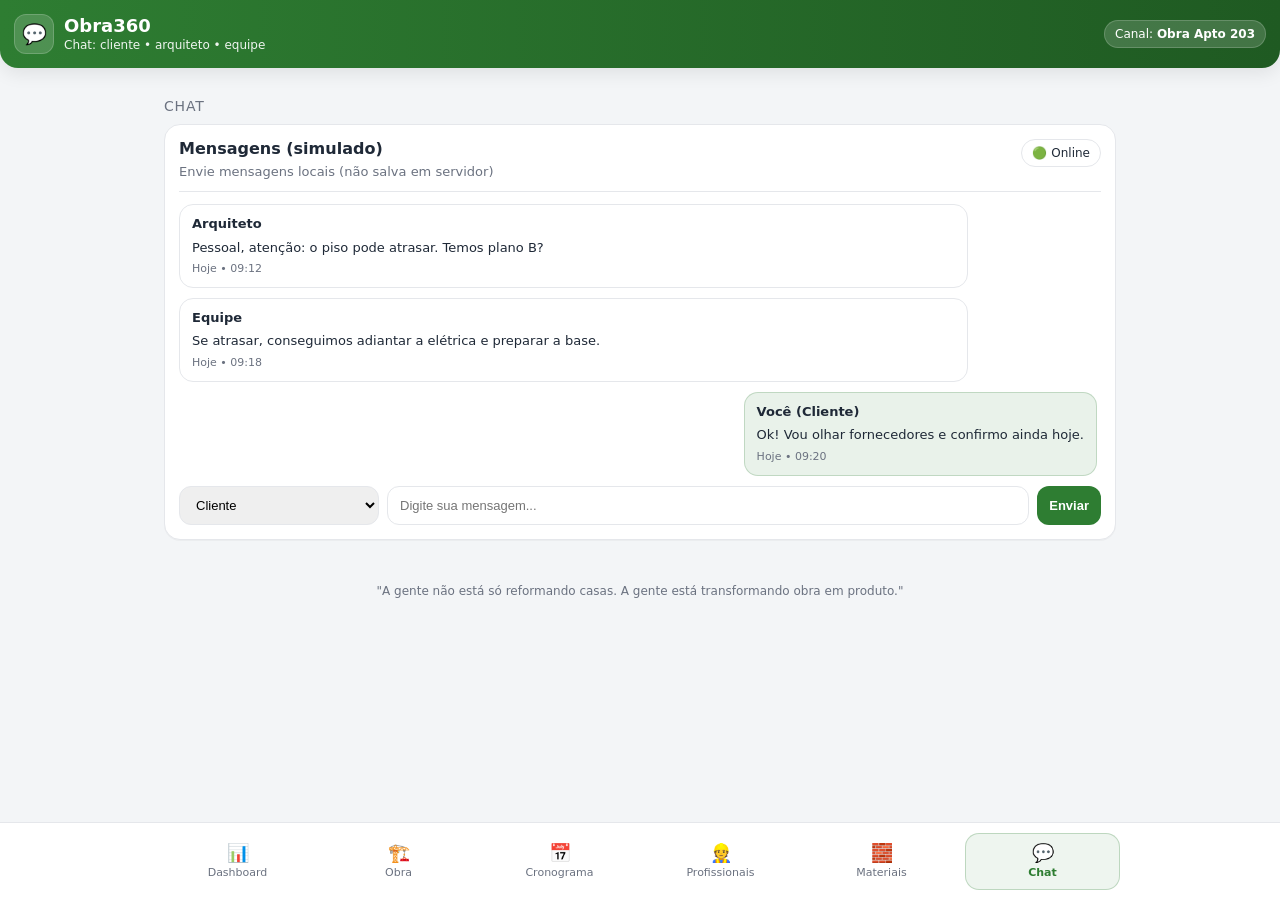
==== chat.html @ f7305c2c "first commit" ====
<!doctype html>
<html lang="pt-BR">
  <head>
    <meta charset="utf-8" />
    <meta name="viewport" content="width=device-width, initial-scale=1" />
    <title>Obra360 — Chat</title>
    <link rel="stylesheet" href="assets/style.css" />
  </head>

  <body>
    <!-- Página: chat.html (simulação de comunicação) -->
    <header class="header">
      <div class="header__row">
        <div class="brand">
          <div class="brand__logo" aria-hidden="true">💬</div>
          <div>
            <h1 class="brand__title">Obra360</h1>
            <p class="brand__subtitle">Chat: cliente • arquiteto • equipe</p>
          </div>
        </div>
        <div class="chip">Canal: <strong>Obra Apto 203</strong></div>
      </div>
    </header>

    <main class="app">
      <p class="section-title">Chat</p>

      <div class="grid">
        <section class="card col-12" aria-label="Mensagens do chat">
          <div class="card__header">
            <div>
              <h2 class="card__title">Mensagens (simulado)</h2>
              <p class="card__meta">Envie mensagens locais (não salva em servidor)</p>
            </div>
            <span class="pill">🟢 Online</span>
          </div>

          <div class="divider"></div>

          <div id="chatList" class="chat" style="max-height: 360px; overflow: auto; padding-right: 4px">
            <div class="bubble">
              <strong>Arquiteto</strong>
              <div style="margin-top: 6px">Pessoal, atenção: o piso pode atrasar. Temos plano B?</div>
              <div class="bubble__meta">Hoje • 09:12</div>
            </div>
            <div class="bubble">
              <strong>Equipe</strong>
              <div style="margin-top: 6px">Se atrasar, conseguimos adiantar a elétrica e preparar a base.</div>
              <div class="bubble__meta">Hoje • 09:18</div>
            </div>
            <div class="bubble bubble--me">
              <strong>Você (Cliente)</strong>
              <div style="margin-top: 6px">Ok! Vou olhar fornecedores e confirmo ainda hoje.</div>
              <div class="bubble__meta">Hoje • 09:20</div>
            </div>
          </div>

          <form id="chatForm" class="chat-input" aria-label="Enviar mensagem">
            <select id="chatWho" class="input" style="max-width: 200px" aria-label="Quem está enviando">
              <option value="cliente">Cliente</option>
              <option value="arquiteto">Arquiteto</option>
              <option value="equipe">Equipe</option>
            </select>
            <input
              id="chatMessage"
              class="input"
              type="text"
              placeholder="Digite sua mensagem..."
              autocomplete="off"
              aria-label="Mensagem"
            />
            <button class="btn btn--primary" type="submit">Enviar</button>
          </form>
        </section>

        <footer class="footer col-12">
          "A gente não está só reformando casas. A gente está transformando obra em produto."
        </footer>
      </div>
    </main>

    <nav class="nav" aria-label="Menu de navegação">
      <div class="nav__inner">
        <a href="index.html"><span class="icon" aria-hidden="true">📊</span><span>Dashboard</span></a>
        <a href="obra.html"><span class="icon" aria-hidden="true">🏗️</span><span>Obra</span></a>
        <a href="cronograma.html"><span class="icon" aria-hidden="true">📅</span><span>Cronograma</span></a>
        <a href="profissionais.html"><span class="icon" aria-hidden="true">👷</span><span>Profissionais</span></a>
        <a href="materiais.html"><span class="icon" aria-hidden="true">🧱</span><span>Materiais</span></a>
        <a href="chat.html"><span class="icon" aria-hidden="true">💬</span><span>Chat</span></a>
      </div>
    </nav>

    <script src="assets/app.js"></script>
  </body>
</html>
---- assets/style.css ----
/*
  Obra360 - CSS simples (sem frameworks)
  Paleta:
    Verde: #2e7d32
    Branco: #ffffff
    Cinza claro: #f3f5f7
*/

:root {
  --green: #2e7d32;
  --green-700: #1f5a22;
  --bg: #f3f5f7;
  --card: #ffffff;
  --text: #1f2937;
  --muted: #6b7280;
  --border: #e5e7eb;
  --shadow: 0 6px 18px rgba(0, 0, 0, 0.08);
  --radius: 16px;
}

* {
  box-sizing: border-box;
}

body {
  margin: 0;
  font-family: system-ui, -apple-system, Segoe UI, Roboto, Arial, sans-serif;
  color: var(--text);
  background: var(--bg);
}

/* Container "mobile friendly" (centralizado e estreito) */
.app {
  max-width: 980px;
  margin: 0 auto;
  padding: 14px 14px 90px; /* espaço para o menu inferior */
}

/* Header */
.header {
  position: sticky;
  top: 0;
  z-index: 10;
  background: linear-gradient(90deg, var(--green), var(--green-700));
  color: #fff;
  padding: 14px;
  border-bottom-left-radius: 18px;
  border-bottom-right-radius: 18px;
  box-shadow: var(--shadow);
}

.header__row {
  display: flex;
  align-items: center;
  justify-content: space-between;
  gap: 12px;
}

.brand {
  display: flex;
  align-items: center;
  gap: 10px;
}

.brand__logo {
  width: 40px;
  height: 40px;
  display: grid;
  place-items: center;
  background: rgba(255, 255, 255, 0.16);
  border: 1px solid rgba(255, 255, 255, 0.18);
  border-radius: 12px;
  font-size: 20px;
}

.brand__title {
  margin: 0;
  font-size: 18px;
  line-height: 1.1;
}

.brand__subtitle {
  margin: 3px 0 0;
  font-size: 12px;
  opacity: 0.92;
}

.chip {
  background: rgba(255, 255, 255, 0.16);
  border: 1px solid rgba(255, 255, 255, 0.18);
  color: #fff;
  padding: 6px 10px;
  border-radius: 999px;
  font-size: 12px;
  white-space: nowrap;
}

/* Navegação (menu inferior tipo app) */
.nav {
  position: fixed;
  left: 0;
  right: 0;
  bottom: 0;
  z-index: 20;
  background: rgba(255, 255, 255, 0.94);
  border-top: 1px solid var(--border);
  backdrop-filter: blur(6px);
}

.nav__inner {
  max-width: 980px;
  margin: 0 auto;
  padding: 10px 10px calc(10px + env(safe-area-inset-bottom));
  display: grid;
  grid-template-columns: repeat(6, 1fr);
  gap: 6px;
}

.nav a {
  text-decoration: none;
  color: var(--muted);
  display: grid;
  gap: 4px;
  place-items: center;
  padding: 10px 6px;
  border-radius: 14px;
  font-size: 11px;
  border: 1px solid transparent;
}

.nav a .icon {
  font-size: 18px;
  line-height: 1;
}

.nav a.is-active {
  color: var(--green);
  border-color: rgba(46, 125, 50, 0.25);
  background: rgba(46, 125, 50, 0.08);
  font-weight: 600;
}

/* Componentes */
.section-title {
  margin: 16px 0 10px;
  font-size: 14px;
  color: var(--muted);
  text-transform: uppercase;
  letter-spacing: 0.06em;
}

.grid {
  display: grid;
  grid-template-columns: repeat(12, 1fr);
  gap: 12px;
}

.col-12 { grid-column: span 12; }
.col-8 { grid-column: span 8; }
.col-6 { grid-column: span 6; }
.col-4 { grid-column: span 4; }

@media (max-width: 860px) {
  .col-8, .col-6, .col-4 { grid-column: span 12; }
  .nav__inner { grid-template-columns: repeat(3, 1fr); }
}

.card {
  background: var(--card);
  border: 1px solid var(--border);
  border-radius: var(--radius);
  padding: 14px;
  box-shadow: 0 1px 0 rgba(0,0,0,0.03);
}

.card__header {
  display: flex;
  justify-content: space-between;
  align-items: flex-start;
  gap: 10px;
}

.card__title {
  margin: 0;
  font-size: 16px;
}

.card__meta {
  margin: 6px 0 0;
  color: var(--muted);
  font-size: 13px;
}

.row {
  display: flex;
  align-items: center;
  justify-content: space-between;
  gap: 12px;
}

.muted { color: var(--muted); }

.pill {
  display: inline-flex;
  align-items: center;
  gap: 6px;
  padding: 6px 10px;
  border-radius: 999px;
  font-size: 12px;
  border: 1px solid var(--border);
  background: #fff;
}

.pill--ok {
  border-color: rgba(46, 125, 50, 0.25);
  background: rgba(46, 125, 50, 0.08);
  color: var(--green);
}

.pill--warn {
  border-color: rgba(245, 158, 11, 0.35);
  background: rgba(245, 158, 11, 0.12);
  color: #92400e;
}

.pill--danger {
  border-color: rgba(239, 68, 68, 0.25);
  background: rgba(239, 68, 68, 0.10);
  color: #b91c1c;
}

.progress {
  height: 10px;
  border-radius: 999px;
  background: #e9eef2;
  overflow: hidden;
  border: 1px solid var(--border);
}

.progress__bar {
  height: 100%;
  width: 0%;
  background: linear-gradient(90deg, var(--green), #43a047);
}

.kpi {
  display: grid;
  gap: 6px;
}

.kpi__value {
  font-size: 22px;
  font-weight: 800;
}

.kpi__label {
  color: var(--muted);
  font-size: 12px;
}

.btn {
  border: 0;
  cursor: pointer;
  border-radius: 12px;
  padding: 10px 12px;
  font-weight: 700;
  font-size: 13px;
}

.btn--primary {
  background: var(--green);
  color: #fff;
}

.btn--primary:hover {
  background: var(--green-700);
}

.btn--ghost {
  background: rgba(46, 125, 50, 0.10);
  color: var(--green);
  border: 1px solid rgba(46, 125, 50, 0.22);
}

.list {
  display: grid;
  gap: 10px;
}

.divider {
  height: 1px;
  background: var(--border);
  margin: 12px 0;
}

/* Tabela simples (custo planejado vs atual) */
.table {
  width: 100%;
  border-collapse: collapse;
  overflow: hidden;
  border-radius: 12px;
  border: 1px solid var(--border);
}

.table th,
.table td {
  padding: 10px 10px;
  text-align: left;
  font-size: 13px;
  border-bottom: 1px solid var(--border);
}

.table th {
  background: #f8fafc;
  color: var(--muted);
  font-weight: 700;
}

.table tr:last-child td { border-bottom: 0; }

/* Checklist */
.checklist {
  margin: 10px 0 0;
  padding: 0;
  list-style: none;
  display: grid;
  gap: 8px;
}

.checklist li {
  display: flex;
  gap: 10px;
  align-items: flex-start;
  padding: 10px;
  border: 1px solid var(--border);
  border-radius: 12px;
  background: #fff;
}

.checklist input {
  margin-top: 2px;
}

.checklist label {
  font-size: 13px;
  line-height: 1.35;
}

/* Chat */
.chat {
  display: grid;
  gap: 10px;
}

.bubble {
  max-width: 86%;
  padding: 10px 12px;
  border-radius: 14px;
  border: 1px solid var(--border);
  background: #fff;
  font-size: 13px;
  line-height: 1.35;
}

.bubble__meta {
  margin-top: 6px;
  font-size: 11px;
  color: var(--muted);
}

.bubble--me {
  margin-left: auto;
  background: rgba(46, 125, 50, 0.10);
  border-color: rgba(46, 125, 50, 0.22);
}

.chat-input {
  display: flex;
  gap: 8px;
  margin-top: 10px;
}

.input {
  flex: 1;
  border: 1px solid var(--border);
  border-radius: 12px;
  padding: 10px 12px;
  font-size: 13px;
  outline: none;
}

.input:focus {
  border-color: rgba(46, 125, 50, 0.35);
  box-shadow: 0 0 0 3px rgba(46, 125, 50, 0.10);
}

/* Rodapé com a frase obrigatória */
.footer {
  margin-top: 18px;
  color: var(--muted);
  font-size: 12px;
  text-align: center;
  padding: 14px 10px;
}
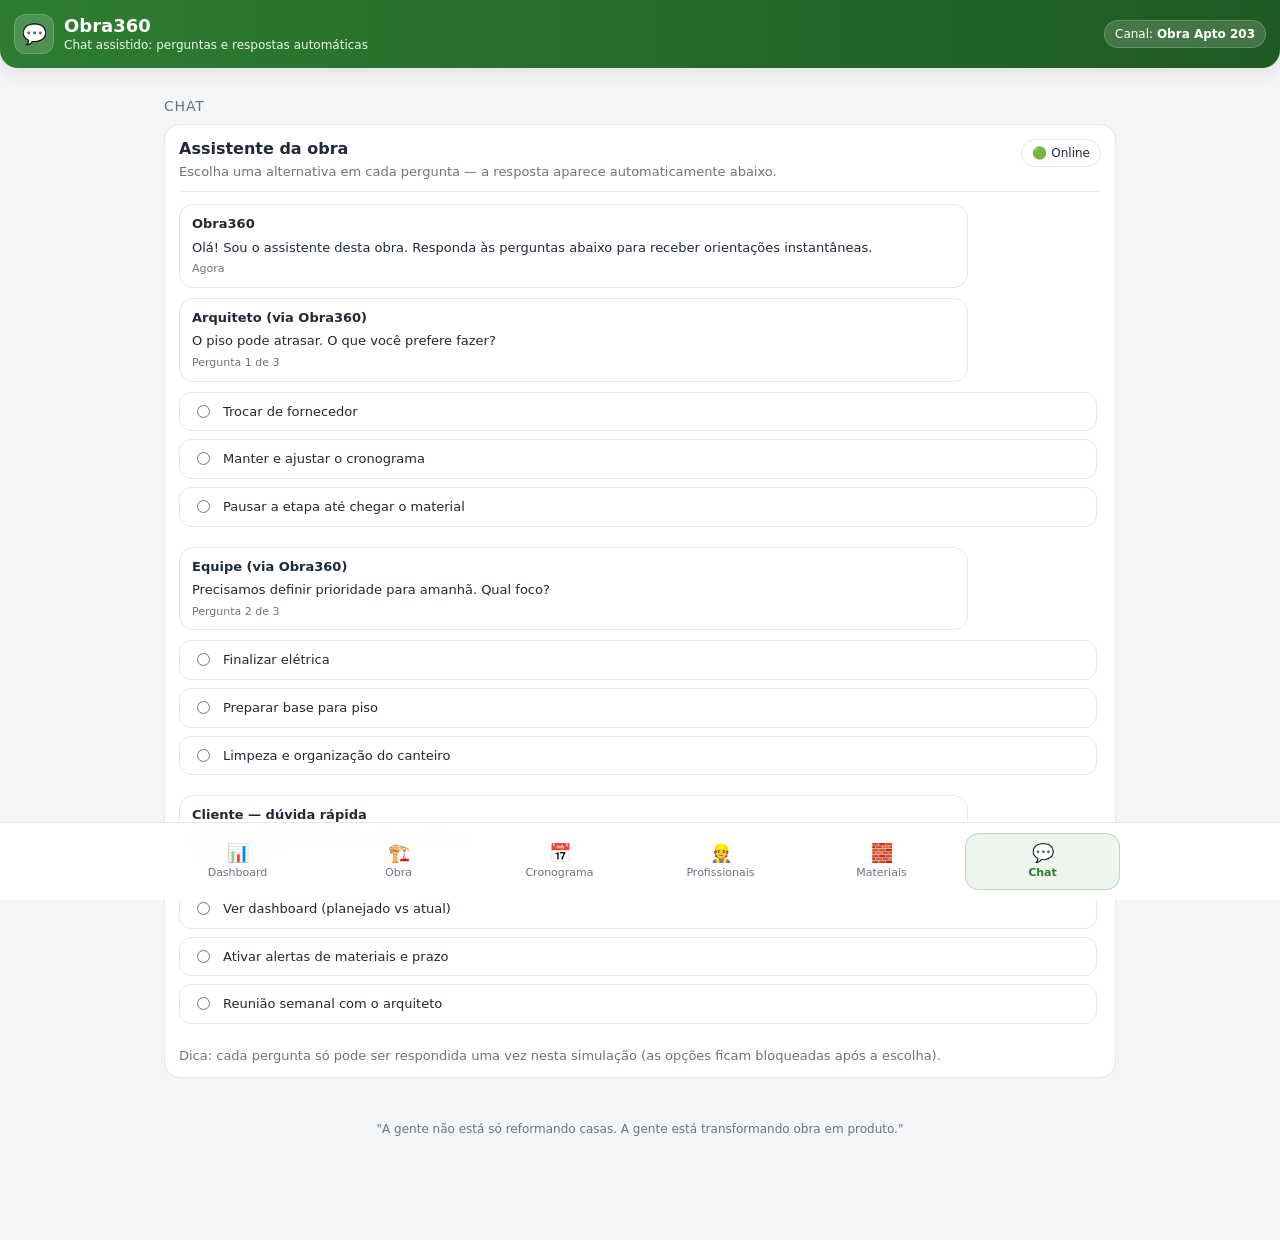
==== commit 95a2c977: "Implement chat feature with multiple-choice questions and automatic responses. Update chat interface" ====
--- a/chat.html
+++ b/chat.html
@@ -8,14 +8,17 @@
   </head>
 
   <body>
-    <!-- Página: chat.html (simulação de comunicação) -->
+    <!--
+      Chat com perguntas de múltipla escolha:
+      ao marcar uma alternativa (radio), o sistema exibe a resposta automática.
+    -->
     <header class="header">
       <div class="header__row">
         <div class="brand">
           <div class="brand__logo" aria-hidden="true">💬</div>
           <div>
             <h1 class="brand__title">Obra360</h1>
-            <p class="brand__subtitle">Chat: cliente • arquiteto • equipe</p>
+            <p class="brand__subtitle">Chat assistido: perguntas e respostas automáticas</p>
           </div>
         </div>
         <div class="chip">Canal: <strong>Obra Apto 203</strong></div>
@@ -26,51 +29,113 @@
       <p class="section-title">Chat</p>
 
       <div class="grid">
-        <section class="card col-12" aria-label="Mensagens do chat">
+        <section class="card col-12" aria-label="Chat com alternativas">
           <div class="card__header">
             <div>
-              <h2 class="card__title">Mensagens (simulado)</h2>
-              <p class="card__meta">Envie mensagens locais (não salva em servidor)</p>
+              <h2 class="card__title">Assistente da obra</h2>
+              <p class="card__meta">
+                Escolha uma alternativa em cada pergunta — a resposta aparece automaticamente abaixo.
+              </p>
             </div>
             <span class="pill">🟢 Online</span>
           </div>
 
           <div class="divider"></div>
 
-          <div id="chatList" class="chat" style="max-height: 360px; overflow: auto; padding-right: 4px">
+          <div id="chatList" class="chat" style="max-height: none; overflow: visible; padding-right: 4px">
             <div class="bubble">
-              <strong>Arquiteto</strong>
-              <div style="margin-top: 6px">Pessoal, atenção: o piso pode atrasar. Temos plano B?</div>
-              <div class="bubble__meta">Hoje • 09:12</div>
+              <strong>Obra360</strong>
+              <div style="margin-top: 6px">
+                Olá! Sou o assistente desta obra. Responda às perguntas abaixo para receber orientações
+                instantâneas.
+              </div>
+              <div class="bubble__meta">Agora</div>
             </div>
-            <div class="bubble">
-              <strong>Equipe</strong>
-              <div style="margin-top: 6px">Se atrasar, conseguimos adiantar a elétrica e preparar a base.</div>
-              <div class="bubble__meta">Hoje • 09:18</div>
+
+            <!-- Pergunta 1: alternativas + resposta via JS -->
+            <div class="qna" data-qna>
+              <div class="bubble">
+                <strong>Arquiteto (via Obra360)</strong>
+                <div style="margin-top: 6px">O piso pode atrasar. O que você prefere fazer?</div>
+                <div class="bubble__meta">Pergunta 1 de 3</div>
+              </div>
+              <fieldset class="qna__fieldset" aria-label="Pergunta 1: piso">
+                <div class="qna__options">
+                  <label class="qna__option">
+                    <input type="radio" name="pergunta_piso" value="fornecedor" />
+                    <span>Trocar de fornecedor</span>
+                  </label>
+                  <label class="qna__option">
+                    <input type="radio" name="pergunta_piso" value="manter" />
+                    <span>Manter e ajustar o cronograma</span>
+                  </label>
+                  <label class="qna__option">
+                    <input type="radio" name="pergunta_piso" value="pausar" />
+                    <span>Pausar a etapa até chegar o material</span>
+                  </label>
+                </div>
+              </fieldset>
+              <!-- Respostas automáticas (preenchidas pelo JavaScript ao marcar uma opção) -->
+              <div class="qna__replies" hidden></div>
             </div>
-            <div class="bubble bubble--me">
-              <strong>Você (Cliente)</strong>
-              <div style="margin-top: 6px">Ok! Vou olhar fornecedores e confirmo ainda hoje.</div>
-              <div class="bubble__meta">Hoje • 09:20</div>
+
+            <!-- Pergunta 2 -->
+            <div class="qna" data-qna>
+              <div class="bubble">
+                <strong>Equipe (via Obra360)</strong>
+                <div style="margin-top: 6px">Precisamos definir prioridade para amanhã. Qual foco?</div>
+                <div class="bubble__meta">Pergunta 2 de 3</div>
+              </div>
+              <fieldset class="qna__fieldset" aria-label="Pergunta 2: prioridade">
+                <div class="qna__options">
+                  <label class="qna__option">
+                    <input type="radio" name="pergunta_prioridade" value="eletrica" />
+                    <span>Finalizar elétrica</span>
+                  </label>
+                  <label class="qna__option">
+                    <input type="radio" name="pergunta_prioridade" value="base" />
+                    <span>Preparar base para piso</span>
+                  </label>
+                  <label class="qna__option">
+                    <input type="radio" name="pergunta_prioridade" value="limpeza" />
+                    <span>Limpeza e organização do canteiro</span>
+                  </label>
+                </div>
+              </fieldset>
+              <div class="qna__replies" hidden></div>
+            </div>
+
+            <!-- Pergunta 3 -->
+            <div class="qna" data-qna>
+              <div class="bubble">
+                <strong>Cliente — dúvida rápida</strong>
+                <div style="margin-top: 6px">Como acompanhar o custo sem surpresas?</div>
+                <div class="bubble__meta">Pergunta 3 de 3</div>
+              </div>
+              <fieldset class="qna__fieldset" aria-label="Pergunta 3: custo">
+                <div class="qna__options">
+                  <label class="qna__option">
+                    <input type="radio" name="pergunta_custo" value="dashboard" />
+                    <span>Ver dashboard (planejado vs atual)</span>
+                  </label>
+                  <label class="qna__option">
+                    <input type="radio" name="pergunta_custo" value="alertas" />
+                    <span>Ativar alertas de materiais e prazo</span>
+                  </label>
+                  <label class="qna__option">
+                    <input type="radio" name="pergunta_custo" value="reuniao" />
+                    <span>Reunião semanal com o arquiteto</span>
+                  </label>
+                </div>
+              </fieldset>
+              <div class="qna__replies" hidden></div>
             </div>
           </div>
 
-          <form id="chatForm" class="chat-input" aria-label="Enviar mensagem">
-            <select id="chatWho" class="input" style="max-width: 200px" aria-label="Quem está enviando">
-              <option value="cliente">Cliente</option>
-              <option value="arquiteto">Arquiteto</option>
-              <option value="equipe">Equipe</option>
-            </select>
-            <input
-              id="chatMessage"
-              class="input"
-              type="text"
-              placeholder="Digite sua mensagem..."
-              autocomplete="off"
-              aria-label="Mensagem"
-            />
-            <button class="btn btn--primary" type="submit">Enviar</button>
-          </form>
+          <p class="card__meta" style="margin-top: 14px; margin-bottom: 0">
+            Dica: cada pergunta só pode ser respondida uma vez nesta simulação (as opções ficam bloqueadas após a
+            escolha).
+          </p>
         </section>
 
         <footer class="footer col-12">
@@ -93,4 +158,3 @@
     <script src="assets/app.js"></script>
   </body>
 </html>
-
--- a/assets/style.css
+++ b/assets/style.css
@@ -394,6 +394,57 @@
   box-shadow: 0 0 0 3px rgba(46, 125, 50, 0.10);
 }
 
+/* Chat: perguntas com alternativas (radio) */
+.qna {
+  display: grid;
+  gap: 10px;
+}
+
+.qna__fieldset {
+  margin: 0;
+  padding: 0;
+  border: 0;
+}
+
+.qna__options {
+  display: grid;
+  gap: 8px;
+}
+
+.qna__option {
+  display: flex;
+  align-items: flex-start;
+  gap: 10px;
+  padding: 10px 12px;
+  border: 1px solid var(--border);
+  border-radius: 12px;
+  background: #fff;
+  cursor: pointer;
+  font-size: 13px;
+  line-height: 1.35;
+}
+
+.qna__option:hover {
+  border-color: rgba(46, 125, 50, 0.35);
+  background: rgba(46, 125, 50, 0.04);
+}
+
+.qna__option input {
+  margin-top: 2px;
+  accent-color: var(--green);
+}
+
+.qna__option--disabled,
+.qna__fieldset[disabled] .qna__option {
+  opacity: 0.65;
+  cursor: not-allowed;
+}
+
+.qna__replies {
+  display: grid;
+  gap: 10px;
+}
+
 /* Rodapé com a frase obrigatória */
 .footer {
   margin-top: 18px;
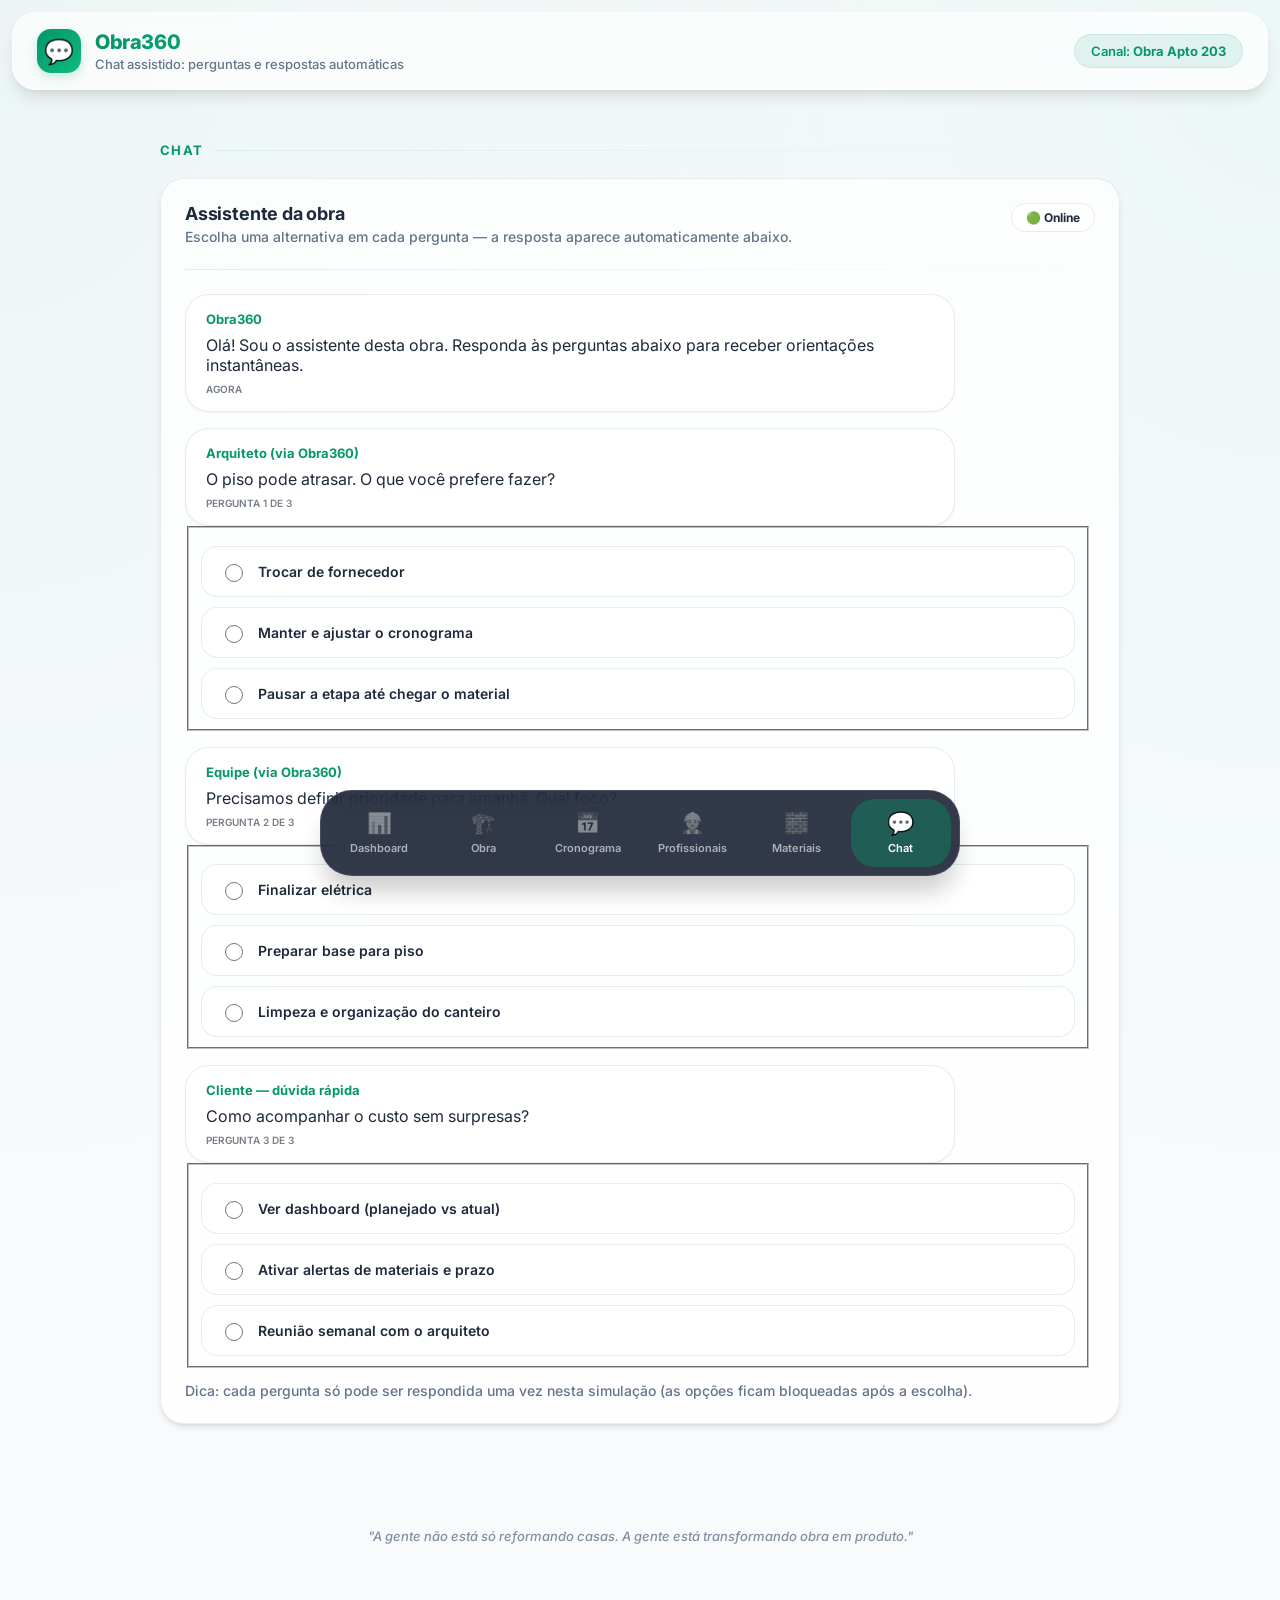
==== commit ece3267d: "mudannças de visual" ====
--- a/chat.html
+++ b/chat.html
@@ -4,6 +4,9 @@
     <meta charset="utf-8" />
     <meta name="viewport" content="width=device-width, initial-scale=1" />
     <title>Obra360 — Chat</title>
+    <link rel="preconnect" href="https://fonts.googleapis.com">
+    <link rel="preconnect" href="https://fonts.gstatic.com" crossorigin>
+    <link href="https://fonts.googleapis.com/css2?family=Inter:wght@400;500;600;700;800&display=swap" rel="stylesheet">
     <link rel="stylesheet" href="assets/style.css" />
   </head>
 
--- a/assets/style.css
+++ b/assets/style.css
@@ -1,158 +1,200 @@
-/*
-  Obra360 - CSS simples (sem frameworks)
-  Paleta:
-    Verde: #2e7d32
-    Branco: #ffffff
-    Cinza claro: #f3f5f7
-*/
+@import url('https://fonts.googleapis.com/css2?family=Inter:wght@400;500;600;700;800&display=swap');
 
 :root {
-  --green: #2e7d32;
-  --green-700: #1f5a22;
-  --bg: #f3f5f7;
-  --card: #ffffff;
-  --text: #1f2937;
-  --muted: #6b7280;
-  --border: #e5e7eb;
-  --shadow: 0 6px 18px rgba(0, 0, 0, 0.08);
-  --radius: 16px;
+  --primary: #059669;
+  --primary-hover: #047857;
+  --primary-light: rgba(5, 150, 105, 0.1);
+  --bg: #f8fafc;
+  --card-bg: rgba(255, 255, 255, 0.8);
+  --text-main: #1e293b;
+  --text-muted: #64748b;
+  --border: rgba(226, 232, 240, 0.8);
+  --shadow-sm: 0 1px 2px 0 rgba(0, 0, 0, 0.05);
+  --shadow-md: 0 4px 6px -1px rgba(0, 0, 0, 0.1), 0 2px 4px -1px rgba(0, 0, 0, 0.06);
+  --shadow-lg: 0 10px 15px -3px rgba(0, 0, 0, 0.1), 0 4px 6px -2px rgba(0, 0, 0, 0.05);
+  --radius-lg: 24px;
+  --radius-md: 16px;
+  --radius-pill: 9999px;
+  --glass-bg: rgba(255, 255, 255, 0.7);
+  --glass-border: rgba(255, 255, 255, 0.4);
 }
 
 * {
   box-sizing: border-box;
+  transition: all 0.2s cubic-bezier(0.4, 0, 0.2, 1);
 }
 
 body {
   margin: 0;
-  font-family: system-ui, -apple-system, Segoe UI, Roboto, Arial, sans-serif;
-  color: var(--text);
+  font-family: 'Inter', system-ui, -apple-system, sans-serif;
+  color: var(--text-main);
   background: var(--bg);
-}
-
-/* Container "mobile friendly" (centralizado e estreito) */
+  background-image: 
+    radial-gradient(at 0% 0%, rgba(5, 150, 105, 0.05) 0px, transparent 50%),
+    radial-gradient(at 100% 0%, rgba(16, 185, 129, 0.05) 0px, transparent 50%);
+  min-height: 100vh;
+  -webkit-font-smoothing: antialiased;
+}
+
+/* Container */
 .app {
-  max-width: 980px;
+  max-width: 1000px;
   margin: 0 auto;
-  padding: 14px 14px 90px; /* espaço para o menu inferior */
+  padding: 24px 20px 140px;
 }
 
 /* Header */
 .header {
   position: sticky;
-  top: 0;
-  z-index: 10;
-  background: linear-gradient(90deg, var(--green), var(--green-700));
-  color: #fff;
-  padding: 14px;
-  border-bottom-left-radius: 18px;
-  border-bottom-right-radius: 18px;
-  box-shadow: var(--shadow);
+  top: 12px;
+  z-index: 100;
+  margin: 0 12px;
+  background: var(--glass-bg);
+  backdrop-filter: blur(12px);
+  -webkit-backdrop-filter: blur(12px);
+  border: 1px solid var(--glass-border);
+  color: var(--text-main);
+  padding: 16px 24px;
+  border-radius: 24px;
+  box-shadow: var(--shadow-lg);
 }
 
 .header__row {
   display: flex;
   align-items: center;
   justify-content: space-between;
-  gap: 12px;
+  gap: 16px;
 }
 
 .brand {
   display: flex;
   align-items: center;
-  gap: 10px;
+  gap: 14px;
 }
 
 .brand__logo {
-  width: 40px;
-  height: 40px;
+  width: 44px;
+  height: 44px;
   display: grid;
   place-items: center;
-  background: rgba(255, 255, 255, 0.16);
-  border: 1px solid rgba(255, 255, 255, 0.18);
-  border-radius: 12px;
-  font-size: 20px;
+  background: linear-gradient(135deg, var(--primary), #10b981);
+  border-radius: 14px;
+  font-size: 24px;
+  box-shadow: 0 4px 12px rgba(5, 150, 105, 0.2);
 }
 
 .brand__title {
   margin: 0;
-  font-size: 18px;
-  line-height: 1.1;
+  font-size: 20px;
+  font-weight: 800;
+  letter-spacing: -0.02em;
+  background: linear-gradient(90deg, var(--primary), #10b981);
+  -webkit-background-clip: text;
+  -webkit-text-fill-color: transparent;
 }
 
 .brand__subtitle {
-  margin: 3px 0 0;
-  font-size: 12px;
-  opacity: 0.92;
+  margin: 2px 0 0;
+  font-size: 13px;
+  color: var(--text-muted);
+  font-weight: 500;
 }
 
 .chip {
-  background: rgba(255, 255, 255, 0.16);
-  border: 1px solid rgba(255, 255, 255, 0.18);
-  color: #fff;
-  padding: 6px 10px;
-  border-radius: 999px;
-  font-size: 12px;
+  background: var(--primary-light);
+  border: 1px solid rgba(5, 150, 105, 0.1);
+  color: var(--primary);
+  padding: 8px 16px;
+  border-radius: var(--radius-pill);
+  font-size: 13px;
+  font-weight: 600;
   white-space: nowrap;
 }
 
-/* Navegação (menu inferior tipo app) */
+/* Navigation */
 .nav {
   position: fixed;
-  left: 0;
-  right: 0;
-  bottom: 0;
-  z-index: 20;
-  background: rgba(255, 255, 255, 0.94);
-  border-top: 1px solid var(--border);
-  backdrop-filter: blur(6px);
+  left: 50%;
+  transform: translateX(-50%);
+  bottom: 24px;
+  z-index: 100;
+  width: calc(100% - 40px);
+  max-width: 640px;
+  background: rgba(15, 23, 42, 0.85);
+  backdrop-filter: blur(16px);
+  -webkit-backdrop-filter: blur(16px);
+  border: 1px solid rgba(255, 255, 255, 0.1);
+  border-radius: 32px;
+  box-shadow: 0 20px 25px -5px rgba(0, 0, 0, 0.2);
+  padding: 8px;
 }
 
 .nav__inner {
-  max-width: 980px;
-  margin: 0 auto;
-  padding: 10px 10px calc(10px + env(safe-area-inset-bottom));
-  display: grid;
-  grid-template-columns: repeat(6, 1fr);
-  gap: 6px;
+  display: flex;
+  justify-content: space-around;
+  gap: 4px;
 }
 
 .nav a {
   text-decoration: none;
-  color: var(--muted);
-  display: grid;
-  gap: 4px;
-  place-items: center;
-  padding: 10px 6px;
-  border-radius: 14px;
+  color: rgba(255, 255, 255, 0.6);
+  display: flex;
+  flex-direction: column;
+  align-items: center;
+  gap: 6px;
+  padding: 12px 16px;
+  border-radius: 24px;
   font-size: 11px;
-  border: 1px solid transparent;
+  font-weight: 600;
+  flex: 1;
 }
 
 .nav a .icon {
-  font-size: 18px;
-  line-height: 1;
+  font-size: 20px;
+  filter: grayscale(1);
+  opacity: 0.7;
+}
+
+.nav a:hover {
+  background: rgba(255, 255, 255, 0.05);
+  color: #fff;
 }
 
 .nav a.is-active {
-  color: var(--green);
-  border-color: rgba(46, 125, 50, 0.25);
-  background: rgba(46, 125, 50, 0.08);
-  font-weight: 600;
-}
-
-/* Componentes */
+  color: #fff;
+  background: rgba(5, 150, 105, 0.4);
+}
+
+.nav a.is-active .icon {
+  filter: grayscale(0);
+  opacity: 1;
+  transform: scale(1.1);
+}
+
+/* Sections */
 .section-title {
-  margin: 16px 0 10px;
-  font-size: 14px;
-  color: var(--muted);
+  margin: 40px 0 20px;
+  font-size: 13px;
+  font-weight: 700;
+  color: var(--primary);
   text-transform: uppercase;
-  letter-spacing: 0.06em;
+  letter-spacing: 0.1em;
+  display: flex;
+  align-items: center;
+  gap: 12px;
+}
+
+.section-title::after {
+  content: "";
+  height: 1px;
+  background: linear-gradient(90deg, var(--primary-light), transparent);
+  flex: 1;
 }
 
 .grid {
   display: grid;
   grid-template-columns: repeat(12, 1fr);
-  gap: 12px;
+  gap: 20px;
 }
 
 .col-12 { grid-column: span 12; }
@@ -162,295 +204,353 @@
 
 @media (max-width: 860px) {
   .col-8, .col-6, .col-4 { grid-column: span 12; }
-  .nav__inner { grid-template-columns: repeat(3, 1fr); }
-}
-
+  .app { padding-bottom: 160px; }
+  .nav { width: calc(100% - 24px); }
+  .nav a span:not(.icon) { display: none; }
+  .nav a { padding: 18px 0; }
+}
+
+/* Cards */
 .card {
-  background: var(--card);
+  background: var(--card-bg);
+  backdrop-filter: blur(8px);
+  -webkit-backdrop-filter: blur(8px);
   border: 1px solid var(--border);
-  border-radius: var(--radius);
-  padding: 14px;
-  box-shadow: 0 1px 0 rgba(0,0,0,0.03);
+  border-radius: var(--radius-lg);
+  padding: 24px;
+  box-shadow: var(--shadow-md);
+  position: relative;
+  overflow: hidden;
+}
+
+.card:hover {
+  transform: translateY(-4px);
+  box-shadow: var(--shadow-lg);
+  border-color: rgba(5, 150, 105, 0.3);
 }
 
 .card__header {
   display: flex;
   justify-content: space-between;
   align-items: flex-start;
-  gap: 10px;
+  gap: 16px;
+  margin-bottom: 24px;
 }
 
 .card__title {
   margin: 0;
-  font-size: 16px;
+  font-size: 18px;
+  font-weight: 700;
+  color: var(--text-main);
+  letter-spacing: -0.01em;
 }
 
 .card__meta {
-  margin: 6px 0 0;
-  color: var(--muted);
-  font-size: 13px;
+  margin: 4px 0 0;
+  color: var(--text-muted);
+  font-size: 14px;
+  font-weight: 500;
 }
 
 .row {
   display: flex;
   align-items: center;
   justify-content: space-between;
-  gap: 12px;
-}
-
-.muted { color: var(--muted); }
-
-.pill {
-  display: inline-flex;
-  align-items: center;
-  gap: 6px;
-  padding: 6px 10px;
-  border-radius: 999px;
-  font-size: 12px;
-  border: 1px solid var(--border);
-  background: #fff;
-}
-
-.pill--ok {
-  border-color: rgba(46, 125, 50, 0.25);
-  background: rgba(46, 125, 50, 0.08);
-  color: var(--green);
-}
-
-.pill--warn {
-  border-color: rgba(245, 158, 11, 0.35);
-  background: rgba(245, 158, 11, 0.12);
-  color: #92400e;
-}
-
-.pill--danger {
-  border-color: rgba(239, 68, 68, 0.25);
-  background: rgba(239, 68, 68, 0.10);
-  color: #b91c1c;
-}
-
+  gap: 16px;
+}
+
+.divider {
+  height: 1px;
+  background: linear-gradient(90deg, var(--border), transparent);
+  margin: 24px 0;
+}
+
+/* Progress */
 .progress {
-  height: 10px;
-  border-radius: 999px;
-  background: #e9eef2;
+  height: 12px;
+  border-radius: var(--radius-pill);
+  background: #f1f5f9;
   overflow: hidden;
-  border: 1px solid var(--border);
+  border: 1px solid rgba(0, 0, 0, 0.05);
 }
 
 .progress__bar {
   height: 100%;
   width: 0%;
-  background: linear-gradient(90deg, var(--green), #43a047);
-}
-
-.kpi {
-  display: grid;
-  gap: 6px;
-}
-
+  background: linear-gradient(90deg, var(--primary), #10b981);
+  box-shadow: 0 0 12px rgba(5, 150, 105, 0.3);
+  position: relative;
+}
+
+.progress__bar::after {
+  content: "";
+  position: absolute;
+  top: 0; left: 0; right: 0; bottom: 0;
+  background: linear-gradient(
+    90deg,
+    transparent,
+    rgba(255, 255, 255, 0.3),
+    transparent
+  );
+  animation: shine 2.5s infinite;
+}
+
+@keyframes shine {
+  0% { transform: translateX(-100%); }
+  100% { transform: translateX(100%); }
+}
+
+/* Pills */
+.pill {
+  display: inline-flex;
+  align-items: center;
+  gap: 8px;
+  padding: 6px 14px;
+  border-radius: var(--radius-pill);
+  font-size: 12px;
+  font-weight: 700;
+  border: 1px solid var(--border);
+  background: #fff;
+}
+
+.pill--ok {
+  background: #ecfdf5;
+  border-color: #a7f3d0;
+  color: #047857;
+}
+
+.pill--warn {
+  background: #fffbeb;
+  border-color: #fde68a;
+  color: #b45309;
+}
+
+.pill--danger {
+  background: #fef2f2;
+  border-color: #fecaca;
+  color: #b91c1c;
+}
+
+/* KPI */
+.kpi { display: grid; gap: 4px; }
 .kpi__value {
-  font-size: 22px;
+  font-size: 28px;
   font-weight: 800;
-}
-
+  color: var(--primary);
+  letter-spacing: -0.03em;
+}
 .kpi__label {
-  color: var(--muted);
-  font-size: 12px;
-}
-
+  color: var(--text-muted);
+  font-size: 11px;
+  font-weight: 600;
+  text-transform: uppercase;
+  letter-spacing: 0.05em;
+}
+
+/* Buttons */
 .btn {
   border: 0;
   cursor: pointer;
-  border-radius: 12px;
-  padding: 10px 12px;
+  border-radius: var(--radius-md);
+  padding: 12px 24px;
   font-weight: 700;
-  font-size: 13px;
+  font-size: 14px;
+  display: inline-flex;
+  align-items: center;
+  justify-content: center;
+  gap: 10px;
+  box-shadow: var(--shadow-sm);
+  transition: all 0.2s cubic-bezier(0.4, 0, 0.2, 1);
 }
 
 .btn--primary {
-  background: var(--green);
+  background: linear-gradient(135deg, var(--primary), #10b981);
   color: #fff;
+  box-shadow: 0 4px 12px rgba(5, 150, 105, 0.25);
 }
 
 .btn--primary:hover {
-  background: var(--green-700);
+  transform: translateY(-2px);
+  box-shadow: 0 6px 16px rgba(5, 150, 105, 0.35);
 }
 
 .btn--ghost {
-  background: rgba(46, 125, 50, 0.10);
-  color: var(--green);
-  border: 1px solid rgba(46, 125, 50, 0.22);
-}
-
-.list {
-  display: grid;
-  gap: 10px;
-}
-
-.divider {
-  height: 1px;
-  background: var(--border);
-  margin: 12px 0;
-}
-
-/* Tabela simples (custo planejado vs atual) */
+  background: var(--primary-light);
+  color: var(--primary);
+  border: 1px solid rgba(5, 150, 105, 0.1);
+}
+
+.btn--ghost:hover {
+  background: rgba(5, 150, 105, 0.15);
+  transform: translateY(-1px);
+}
+
+/* Tables */
 .table {
   width: 100%;
-  border-collapse: collapse;
+  border-collapse: separate;
+  border-spacing: 0;
+  border-radius: var(--radius-md);
   overflow: hidden;
-  border-radius: 12px;
   border: 1px solid var(--border);
-}
-
-.table th,
-.table td {
-  padding: 10px 10px;
-  text-align: left;
-  font-size: 13px;
-  border-bottom: 1px solid var(--border);
 }
 
 .table th {
   background: #f8fafc;
-  color: var(--muted);
+  color: var(--text-muted);
   font-weight: 700;
+  text-transform: uppercase;
+  font-size: 11px;
+  letter-spacing: 0.05em;
+  padding: 14px 16px;
+  text-align: left;
+  border-bottom: 1px solid var(--border);
+}
+
+.table td {
+  padding: 16px;
+  font-size: 14px;
+  font-weight: 500;
+  background: #fff;
+  border-bottom: 1px solid var(--border);
 }
 
 .table tr:last-child td { border-bottom: 0; }
+.table tr:hover td { background: var(--primary-light); }
 
 /* Checklist */
 .checklist {
-  margin: 10px 0 0;
+  margin: 16px 0 0;
   padding: 0;
   list-style: none;
   display: grid;
-  gap: 8px;
+  gap: 12px;
 }
 
 .checklist li {
   display: flex;
-  gap: 10px;
-  align-items: flex-start;
-  padding: 10px;
+  gap: 12px;
+  align-items: center;
+  padding: 14px 18px;
+  background: #fff;
   border: 1px solid var(--border);
-  border-radius: 12px;
-  background: #fff;
+  border-radius: var(--radius-md);
+  cursor: pointer;
+}
+
+.checklist li:hover {
+  border-color: var(--primary);
+  background: var(--primary-light);
+  transform: translateX(4px);
 }
 
 .checklist input {
-  margin-top: 2px;
-}
-
-.checklist label {
-  font-size: 13px;
-  line-height: 1.35;
+  width: 18px;
+  height: 18px;
+  accent-color: var(--primary);
 }
 
 /* Chat */
 .chat {
+  display: flex;
+  flex-direction: column;
+  gap: 16px;
+}
+
+.bubble {
+  max-width: 85%;
+  padding: 16px 20px;
+  border-radius: 24px;
+  background: #fff;
+  border: 1px solid var(--border);
+  box-shadow: var(--shadow-sm);
+  position: relative;
+}
+
+.bubble strong {
+  display: block;
+  font-size: 13px;
+  color: var(--primary);
+  margin-bottom: 8px;
+  font-weight: 700;
+}
+
+.bubble--me {
+  align-self: flex-end;
+  background: linear-gradient(135deg, var(--primary), #10b981);
+  color: #fff;
+  border: 0;
+  box-shadow: 0 4px 12px rgba(5, 150, 105, 0.2);
+  border-bottom-right-radius: 4px;
+}
+
+.bubble--me strong { color: rgba(255, 255, 255, 0.9); }
+
+.bubble__meta {
+  margin-top: 8px;
+  font-size: 10px;
+  opacity: 0.6;
+  font-weight: 600;
+  text-transform: uppercase;
+}
+
+/* Q&A Options */
+.qna__options {
   display: grid;
   gap: 10px;
-}
-
-.bubble {
-  max-width: 86%;
-  padding: 10px 12px;
-  border-radius: 14px;
+  margin-top: 12px;
+}
+
+.qna__option {
+  display: flex;
+  align-items: center;
+  gap: 12px;
+  padding: 14px 18px;
+  background: #fff;
   border: 1px solid var(--border);
-  background: #fff;
+  border-radius: var(--radius-md);
+  cursor: pointer;
+  font-size: 14px;
+  font-weight: 600;
+}
+
+.qna__option:hover {
+  border-color: var(--primary);
+  background: var(--primary-light);
+  transform: translateX(4px);
+}
+
+.qna__option input {
+  accent-color: var(--primary);
+  width: 18px;
+  height: 18px;
+}
+
+/* Footer */
+.footer {
+  margin-top: 60px;
+  color: var(--text-muted);
   font-size: 13px;
-  line-height: 1.35;
-}
-
-.bubble__meta {
-  margin-top: 6px;
-  font-size: 11px;
-  color: var(--muted);
-}
-
-.bubble--me {
-  margin-left: auto;
-  background: rgba(46, 125, 50, 0.10);
-  border-color: rgba(46, 125, 50, 0.22);
-}
-
-.chat-input {
-  display: flex;
-  gap: 8px;
-  margin-top: 10px;
-}
-
-.input {
-  flex: 1;
-  border: 1px solid var(--border);
-  border-radius: 12px;
-  padding: 10px 12px;
-  font-size: 13px;
-  outline: none;
-}
-
-.input:focus {
-  border-color: rgba(46, 125, 50, 0.35);
-  box-shadow: 0 0 0 3px rgba(46, 125, 50, 0.10);
-}
-
-/* Chat: perguntas com alternativas (radio) */
-.qna {
-  display: grid;
-  gap: 10px;
-}
-
-.qna__fieldset {
-  margin: 0;
-  padding: 0;
-  border: 0;
-}
-
-.qna__options {
-  display: grid;
-  gap: 8px;
-}
-
-.qna__option {
-  display: flex;
-  align-items: flex-start;
-  gap: 10px;
-  padding: 10px 12px;
-  border: 1px solid var(--border);
-  border-radius: 12px;
-  background: #fff;
-  cursor: pointer;
-  font-size: 13px;
-  line-height: 1.35;
-}
-
-.qna__option:hover {
-  border-color: rgba(46, 125, 50, 0.35);
-  background: rgba(46, 125, 50, 0.04);
-}
-
-.qna__option input {
-  margin-top: 2px;
-  accent-color: var(--green);
-}
-
-.qna__option--disabled,
-.qna__fieldset[disabled] .qna__option {
-  opacity: 0.65;
-  cursor: not-allowed;
-}
-
-.qna__replies {
-  display: grid;
-  gap: 10px;
-}
-
-/* Rodapé com a frase obrigatória */
-.footer {
-  margin-top: 18px;
-  color: var(--muted);
-  font-size: 12px;
+  font-weight: 500;
+  font-style: italic;
   text-align: center;
-  padding: 14px 10px;
-}
-
+  padding: 24px;
+  opacity: 0.8;
+}
+
+/* Animations */
+@keyframes fadeInUp {
+  from { opacity: 0; transform: translateY(20px); }
+  to { opacity: 1; transform: translateY(0); }
+}
+
+.card {
+  animation: fadeInUp 0.6s cubic-bezier(0.22, 1, 0.36, 1) backwards;
+}
+
+.card:nth-child(1) { animation-delay: 0.05s; }
+.card:nth-child(2) { animation-delay: 0.1s; }
+.card:nth-child(3) { animation-delay: 0.15s; }
+.card:nth-child(4) { animation-delay: 0.2s; }
+.card:nth-child(5) { animation-delay: 0.25s; }
+
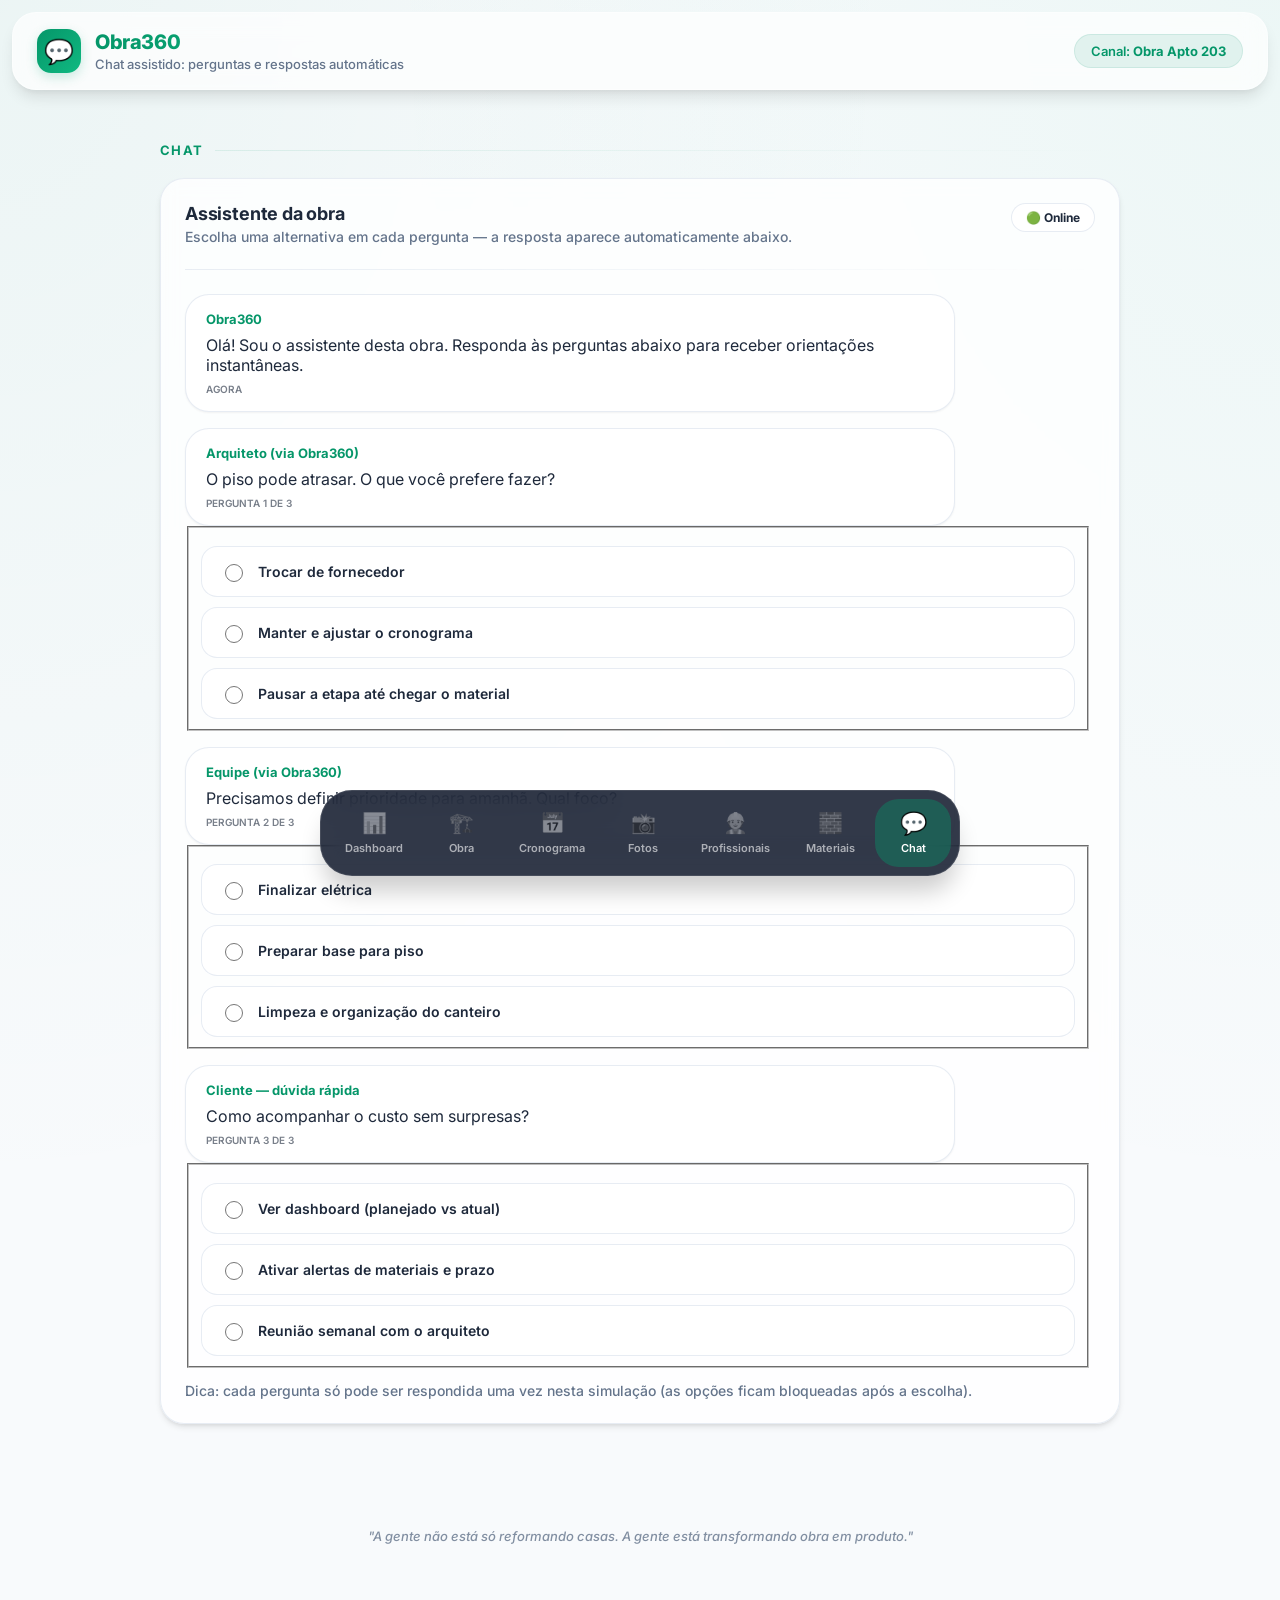
==== commit 4df3aaef: "mudanças gerais no projeto" ====
--- a/chat.html
+++ b/chat.html
@@ -152,7 +152,9 @@
         <a href="index.html"><span class="icon" aria-hidden="true">📊</span><span>Dashboard</span></a>
         <a href="obra.html"><span class="icon" aria-hidden="true">🏗️</span><span>Obra</span></a>
         <a href="cronograma.html"><span class="icon" aria-hidden="true">📅</span><span>Cronograma</span></a>
-        <a href="profissionais.html"><span class="icon" aria-hidden="true">👷</span><span>Profissionais</span></a>
+        <a href="fotos.html"><span class="icon" aria-hidden="true">📸</span><span>Fotos</span></a>
+        <a href="profissionais.html">
+<span class="icon" aria-hidden="true">👷</span><span>Profissionais</span></a>
         <a href="materiais.html"><span class="icon" aria-hidden="true">🧱</span><span>Materiais</span></a>
         <a href="chat.html"><span class="icon" aria-hidden="true">💬</span><span>Chat</span></a>
       </div>
--- a/assets/style.css
+++ b/assets/style.css
@@ -554,3 +554,118 @@
 .card:nth-child(4) { animation-delay: 0.2s; }
 .card:nth-child(5) { animation-delay: 0.25s; }
 
+/* --- Calendar --- */
+.calendar {
+  display: flex;
+  flex-direction: column;
+  gap: 20px;
+}
+
+.calendar__header {
+  display: flex;
+  justify-content: space-between;
+  align-items: center;
+}
+
+.calendar__month {
+  font-size: 1.25rem;
+  font-weight: 800;
+  color: var(--slate-900);
+}
+
+.calendar__grid {
+  display: grid;
+  grid-template-columns: repeat(7, 1fr);
+  gap: 8px;
+}
+
+.calendar__day-name {
+  text-align: center;
+  font-size: 0.75rem;
+  font-weight: 700;
+  color: var(--slate-500);
+  text-transform: uppercase;
+  padding-bottom: 8px;
+}
+
+.calendar__day {
+  aspect-ratio: 1;
+  background: white;
+  border-radius: var(--radius-md);
+  border: 1px solid var(--slate-200);
+  padding: 8px;
+  position: relative;
+  display: flex;
+  flex-direction: column;
+  justify-content: space-between;
+  transition: all 0.2s ease;
+}
+
+.calendar__day--today {
+  border-color: var(--primary);
+  box-shadow: 0 0 0 2px var(--primary-light);
+}
+
+.calendar__day--other {
+  background: var(--slate-50);
+  color: var(--slate-400);
+}
+
+.calendar__number {
+  font-size: 0.875rem;
+  font-weight: 600;
+}
+
+.calendar__events {
+  display: flex;
+  flex-direction: column;
+  gap: 4px;
+}
+
+.calendar__event {
+  height: 6px;
+  border-radius: 3px;
+  width: 100%;
+}
+
+.calendar__event--demolicao { background-color: var(--emerald-500); }
+.calendar__event--eletrica { background-color: var(--emerald-400); }
+.calendar__event--revestimento { background-color: var(--warn); }
+.calendar__event--acabamento { background-color: var(--slate-300); }
+
+.calendar__legend {
+  display: flex;
+  flex-wrap: wrap;
+  gap: 16px;
+  margin-top: 10px;
+}
+
+.legend-item {
+  display: flex;
+  align-items: center;
+  gap: 8px;
+  font-size: 0.75rem;
+  font-weight: 600;
+  color: var(--slate-700);
+}
+
+.legend-color {
+  width: 12px;
+  height: 12px;
+  border-radius: 3px;
+}
+
+.calendar__day-event {
+  font-size: 9px;
+  font-weight: 700;
+  color: var(--slate-600);
+  background: var(--slate-100);
+  padding: 2px 4px;
+  border-radius: 4px;
+  white-space: nowrap;
+  overflow: hidden;
+  text-overflow: ellipsis;
+  margin-top: 2px;
+  border-left: 2px solid var(--primary);
+}
+
